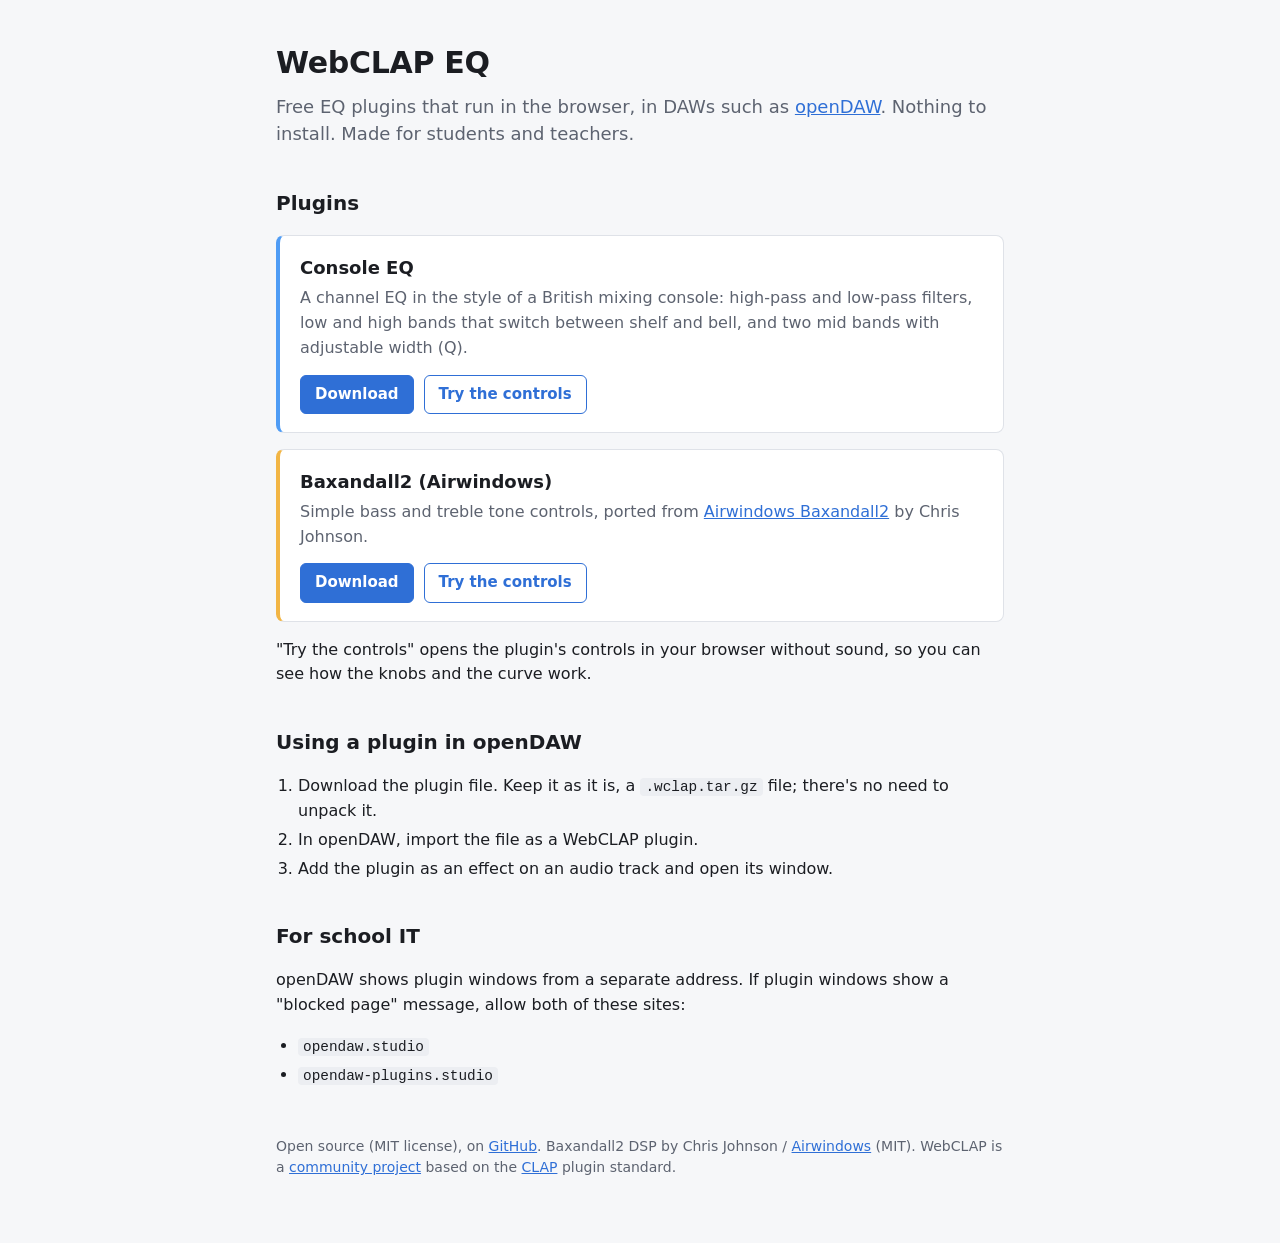
==== web/index.html @ 95e5e70c "automatic builds, pages site and releases" ====
<!DOCTYPE html>
<html lang="en">
<head>
<meta charset="utf-8">
<meta name="viewport" content="width=device-width, initial-scale=1">
<title>WebCLAP EQ</title>
<meta name="description" content="Free EQ plugins for browser DAWs such as openDAW, made for schools.">
<style>
	:root {
		--bg: #f6f7f9;
		--card: #ffffff;
		--edge: #dfe2e8;
		--text: #1b1d22;
		--muted: #5d6370;
		--accent: #2f6fd6;
		--accent-text: #ffffff;
		--code: #eceef2;
	}
	@media (prefers-color-scheme: dark) {
		:root {
			--bg: #1a1c21;
			--card: #22252c;
			--edge: #2e323b;
			--text: #e8eaef;
			--muted: #9aa0ac;
			--accent: #4f9cf5;
			--accent-text: #0e1116;
			--code: #2c3038;
		}
	}
	* {
		box-sizing: border-box;
	}
	body {
		margin: 0;
		background: var(--bg);
		color: var(--text);
		font: 16px/1.55 system-ui, -apple-system, "Segoe UI", Roboto, sans-serif;
	}
	main {
		max-width: 760px;
		margin: 0 auto;
		padding: 40px 16px 64px;
	}
	h1 {
		margin: 0 0 6px;
		font-size: 30px;
		letter-spacing: -0.01em;
	}
	h2 {
		margin: 40px 0 12px;
		font-size: 20px;
	}
	.lead {
		margin: 0;
		color: var(--muted);
		font-size: 18px;
	}
	.plugin {
		margin: 16px 0;
		padding: 18px 20px;
		background: var(--card);
		border: 1px solid var(--edge);
		border-left: 4px solid var(--stripe);
		border-radius: 8px;
	}
	.plugin h3 {
		margin: 0 0 4px;
		font-size: 18px;
	}
	.plugin p {
		margin: 0 0 14px;
		color: var(--muted);
	}
	.actions {
		display: flex;
		flex-wrap: wrap;
		gap: 10px;
	}
	.button {
		display: inline-block;
		padding: 7px 14px;
		border: 1px solid var(--accent);
		border-radius: 6px;
		color: var(--accent);
		font-weight: 600;
		font-size: 15px;
		text-decoration: none;
	}
	.button.primary {
		background: var(--accent);
		color: var(--accent-text);
	}
	ol, ul {
		padding-left: 22px;
	}
	li {
		margin: 4px 0;
	}
	code {
		padding: 1px 5px;
		background: var(--code);
		border-radius: 4px;
		font-size: 0.9em;
	}
	a {
		color: var(--accent);
	}
	footer {
		margin-top: 48px;
		color: var(--muted);
		font-size: 14px;
	}
</style>
</head>
<body>
<main>
	<h1>WebCLAP EQ</h1>
	<p class="lead">Free EQ plugins that run in the browser, in DAWs such as <a href="https://opendaw.studio">openDAW</a>. Nothing to install. Made for students and teachers.</p>

	<h2>Plugins</h2>

	<section class="plugin" style="--stripe: #4f9cf5">
		<h3>Console EQ</h3>
		<p>A channel EQ in the style of a British mixing console: high-pass and low-pass filters, low and high bands that switch between shelf and bell, and two mid bands with adjustable width (Q).</p>
		<div class="actions">
			<a class="button primary" href="download/webclap-eq-console.wclap.tar.gz" download>Download</a>
			<a class="button" href="demo/console/index.html">Try the controls</a>
		</div>
	</section>

	<section class="plugin" style="--stripe: #f2b544">
		<h3>Baxandall2 (Airwindows)</h3>
		<p>Simple bass and treble tone controls, ported from <a href="https://www.airwindows.com/baxandall2/">Airwindows Baxandall2</a> by Chris Johnson.</p>
		<div class="actions">
			<a class="button primary" href="download/webclap-eq-airwindows.wclap.tar.gz" download>Download</a>
			<a class="button" href="demo/airwindows/index.html">Try the controls</a>
		</div>
	</section>

	<p>"Try the controls" opens the plugin's controls in your browser without sound, so you can see how the knobs and the curve work.</p>

	<h2>Using a plugin in openDAW</h2>
	<ol>
		<li>Download the plugin file. Keep it as it is, a <code>.wclap.tar.gz</code> file; there's no need to unpack it.</li>
		<li>In openDAW, import the file as a WebCLAP plugin.</li>
		<li>Add the plugin as an effect on an audio track and open its window.</li>
	</ol>

	<h2>For school IT</h2>
	<p>openDAW shows plugin windows from a separate address. If plugin windows show a "blocked page" message, allow both of these sites:</p>
	<ul>
		<li><code>opendaw.studio</code></li>
		<li><code>opendaw-plugins.studio</code></li>
	</ul>

	<footer>
		Open source (MIT license), on <a href="https://github.com/matiasharju/webclap-eq">GitHub</a>.
		Baxandall2 DSP by Chris Johnson / <a href="https://www.airwindows.com">Airwindows</a> (MIT).
		WebCLAP is a <a href="https://github.com/WebCLAP">community project</a> based on the <a href="https://cleveraudio.org">CLAP</a> plugin standard.
	</footer>
</main>
</body>
</html>
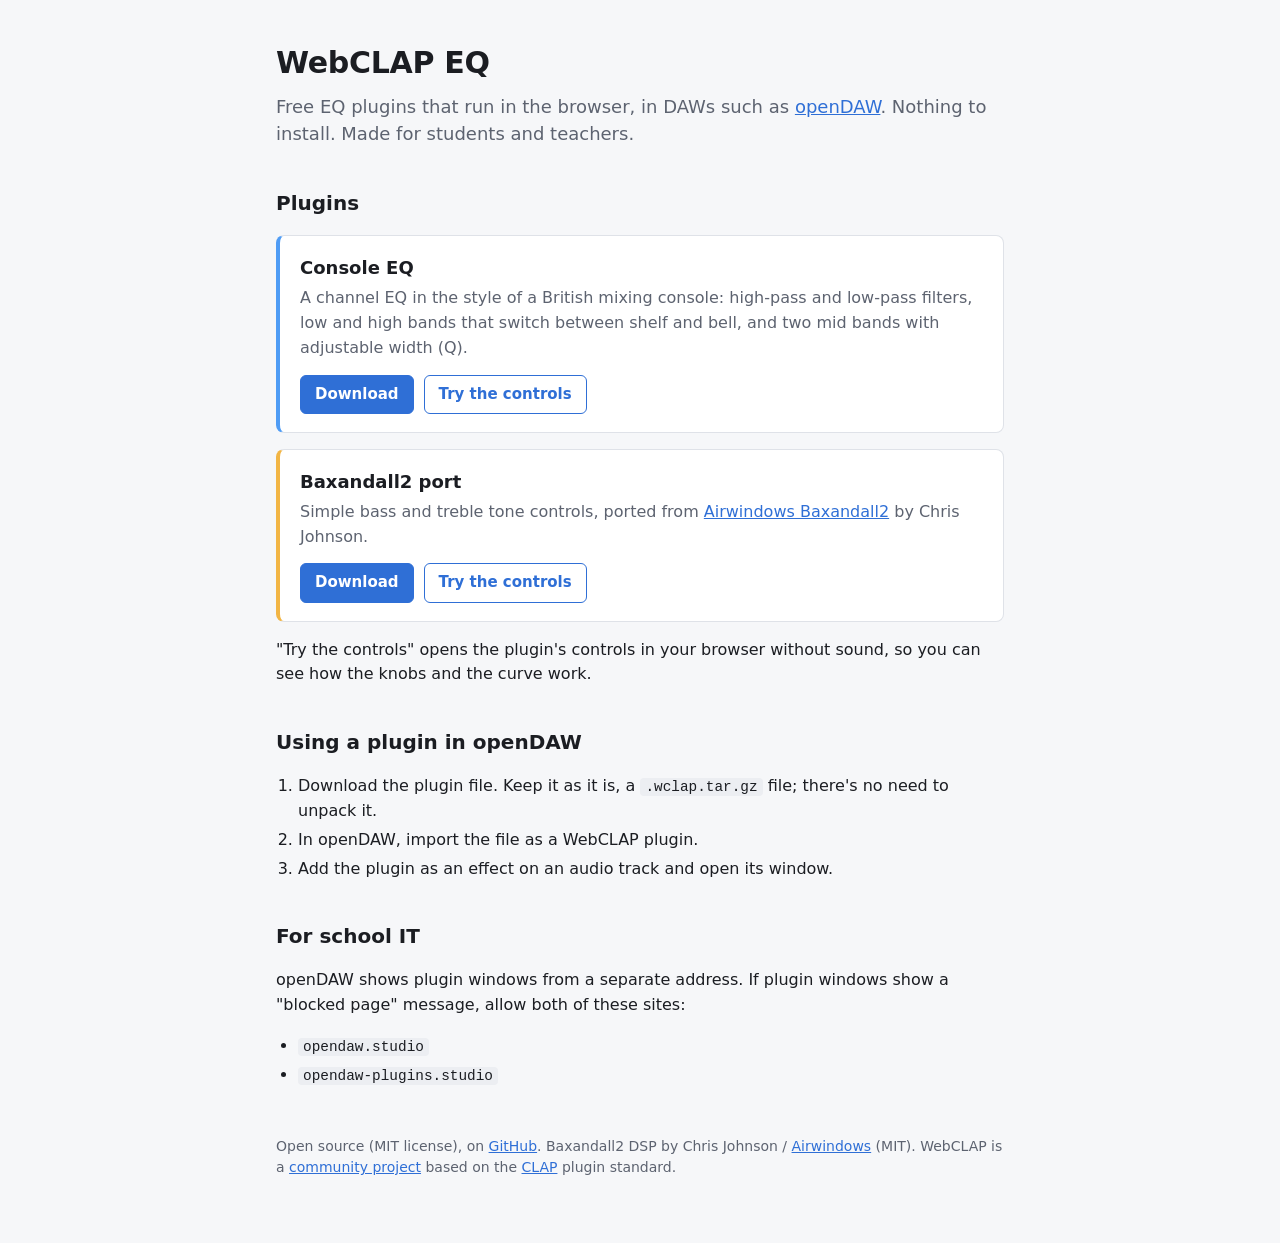
==== commit 3947d032: "rename to baxandall2 port" ====
--- a/web/index.html
+++ b/web/index.html
@@ -130,7 +130,7 @@
 	</section>
 
 	<section class="plugin" style="--stripe: #f2b544">
-		<h3>Baxandall2 (Airwindows)</h3>
+		<h3>Baxandall2 port</h3>
 		<p>Simple bass and treble tone controls, ported from <a href="https://www.airwindows.com/baxandall2/">Airwindows Baxandall2</a> by Chris Johnson.</p>
 		<div class="actions">
 			<a class="button primary" href="download/webclap-eq-airwindows.wclap.tar.gz" download>Download</a>
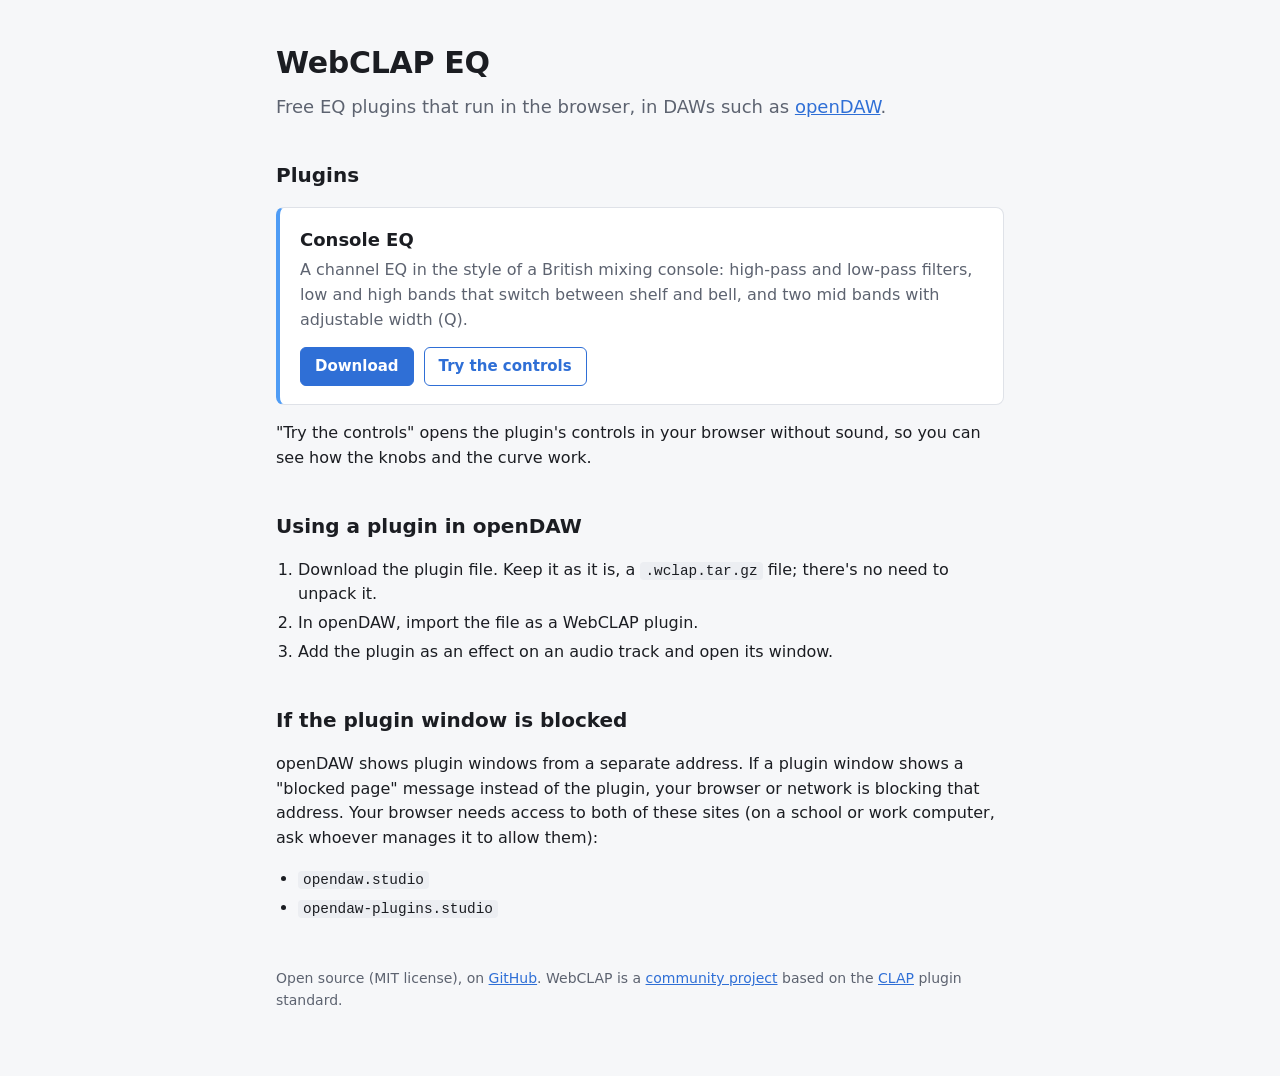
==== commit cba6e0a7: "site: console eq only, simpler texts" ====
--- a/web/index.html
+++ b/web/index.html
@@ -116,7 +116,7 @@
 <body>
 <main>
 	<h1>WebCLAP EQ</h1>
-	<p class="lead">Free EQ plugins that run in the browser, in DAWs such as <a href="https://opendaw.studio">openDAW</a>. Nothing to install. Made for students and teachers.</p>
+	<p class="lead">Free EQ plugins that run in the browser, in DAWs such as <a href="https://opendaw.studio">openDAW</a>.</p>
 
 	<h2>Plugins</h2>
 
@@ -129,15 +129,6 @@
 		</div>
 	</section>
 
-	<section class="plugin" style="--stripe: #f2b544">
-		<h3>Baxandall2 port</h3>
-		<p>Simple bass and treble tone controls, ported from <a href="https://www.airwindows.com/baxandall2/">Airwindows Baxandall2</a> by Chris Johnson.</p>
-		<div class="actions">
-			<a class="button primary" href="download/webclap-eq-airwindows.wclap.tar.gz" download>Download</a>
-			<a class="button" href="demo/airwindows/index.html">Try the controls</a>
-		</div>
-	</section>
-
 	<p>"Try the controls" opens the plugin's controls in your browser without sound, so you can see how the knobs and the curve work.</p>
 
 	<h2>Using a plugin in openDAW</h2>
@@ -147,8 +138,8 @@
 		<li>Add the plugin as an effect on an audio track and open its window.</li>
 	</ol>
 
-	<h2>For school IT</h2>
-	<p>openDAW shows plugin windows from a separate address. If plugin windows show a "blocked page" message, allow both of these sites:</p>
+	<h2>If the plugin window is blocked</h2>
+	<p>openDAW shows plugin windows from a separate address. If a plugin window shows a "blocked page" message instead of the plugin, your browser or network is blocking that address. Your browser needs access to both of these sites (on a school or work computer, ask whoever manages it to allow them):</p>
 	<ul>
 		<li><code>opendaw.studio</code></li>
 		<li><code>opendaw-plugins.studio</code></li>
@@ -156,7 +147,6 @@
 
 	<footer>
 		Open source (MIT license), on <a href="https://github.com/matiasharju/webclap-eq">GitHub</a>.
-		Baxandall2 DSP by Chris Johnson / <a href="https://www.airwindows.com">Airwindows</a> (MIT).
 		WebCLAP is a <a href="https://github.com/WebCLAP">community project</a> based on the <a href="https://cleveraudio.org">CLAP</a> plugin standard.
 	</footer>
 </main>
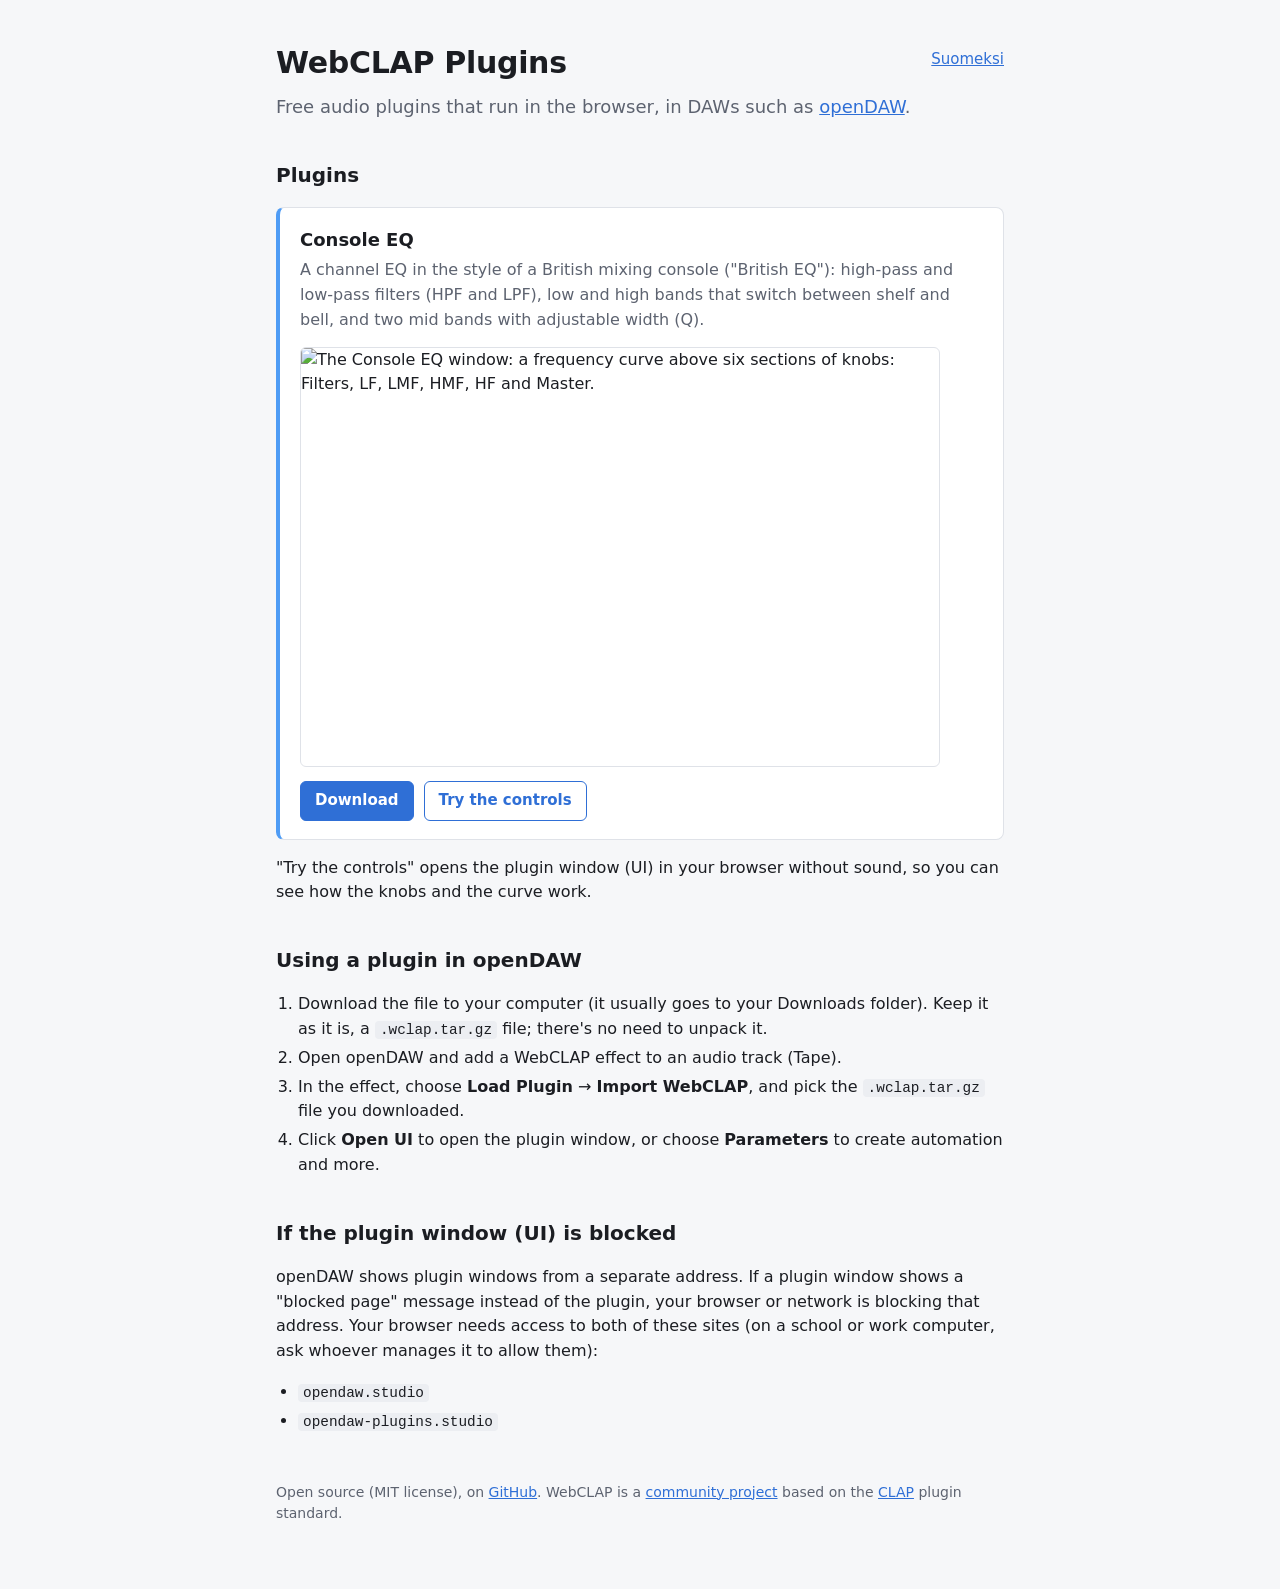
==== commit 0c006dcb: "rename to webclap-plugins, finnish site page, screenshot" ====
--- a/web/index.html
+++ b/web/index.html
@@ -3,142 +3,40 @@
 <head>
 <meta charset="utf-8">
 <meta name="viewport" content="width=device-width, initial-scale=1">
-<title>WebCLAP EQ</title>
-<meta name="description" content="Free EQ plugins for browser DAWs such as openDAW, made for schools.">
-<style>
-	:root {
-		--bg: #f6f7f9;
-		--card: #ffffff;
-		--edge: #dfe2e8;
-		--text: #1b1d22;
-		--muted: #5d6370;
-		--accent: #2f6fd6;
-		--accent-text: #ffffff;
-		--code: #eceef2;
-	}
-	@media (prefers-color-scheme: dark) {
-		:root {
-			--bg: #1a1c21;
-			--card: #22252c;
-			--edge: #2e323b;
-			--text: #e8eaef;
-			--muted: #9aa0ac;
-			--accent: #4f9cf5;
-			--accent-text: #0e1116;
-			--code: #2c3038;
-		}
-	}
-	* {
-		box-sizing: border-box;
-	}
-	body {
-		margin: 0;
-		background: var(--bg);
-		color: var(--text);
-		font: 16px/1.55 system-ui, -apple-system, "Segoe UI", Roboto, sans-serif;
-	}
-	main {
-		max-width: 760px;
-		margin: 0 auto;
-		padding: 40px 16px 64px;
-	}
-	h1 {
-		margin: 0 0 6px;
-		font-size: 30px;
-		letter-spacing: -0.01em;
-	}
-	h2 {
-		margin: 40px 0 12px;
-		font-size: 20px;
-	}
-	.lead {
-		margin: 0;
-		color: var(--muted);
-		font-size: 18px;
-	}
-	.plugin {
-		margin: 16px 0;
-		padding: 18px 20px;
-		background: var(--card);
-		border: 1px solid var(--edge);
-		border-left: 4px solid var(--stripe);
-		border-radius: 8px;
-	}
-	.plugin h3 {
-		margin: 0 0 4px;
-		font-size: 18px;
-	}
-	.plugin p {
-		margin: 0 0 14px;
-		color: var(--muted);
-	}
-	.actions {
-		display: flex;
-		flex-wrap: wrap;
-		gap: 10px;
-	}
-	.button {
-		display: inline-block;
-		padding: 7px 14px;
-		border: 1px solid var(--accent);
-		border-radius: 6px;
-		color: var(--accent);
-		font-weight: 600;
-		font-size: 15px;
-		text-decoration: none;
-	}
-	.button.primary {
-		background: var(--accent);
-		color: var(--accent-text);
-	}
-	ol, ul {
-		padding-left: 22px;
-	}
-	li {
-		margin: 4px 0;
-	}
-	code {
-		padding: 1px 5px;
-		background: var(--code);
-		border-radius: 4px;
-		font-size: 0.9em;
-	}
-	a {
-		color: var(--accent);
-	}
-	footer {
-		margin-top: 48px;
-		color: var(--muted);
-		font-size: 14px;
-	}
-</style>
+<title>WebCLAP Plugins</title>
+<meta name="description" content="Free audio plugins that run in the browser, in DAWs such as openDAW.">
+<link rel="alternate" hreflang="fi" href="fi/">
+<link rel="stylesheet" href="style.css">
 </head>
 <body>
 <main>
-	<h1>WebCLAP EQ</h1>
-	<p class="lead">Free EQ plugins that run in the browser, in DAWs such as <a href="https://opendaw.studio">openDAW</a>.</p>
+	<a class="lang" href="fi/" hreflang="fi" lang="fi">Suomeksi</a>
+	<h1>WebCLAP Plugins</h1>
+	<p class="lead">Free audio plugins that run in the browser, in DAWs such as <a href="https://opendaw.studio">openDAW</a>.</p>
 
 	<h2>Plugins</h2>
 
 	<section class="plugin" style="--stripe: #4f9cf5">
 		<h3>Console EQ</h3>
-		<p>A channel EQ in the style of a British mixing console: high-pass and low-pass filters, low and high bands that switch between shelf and bell, and two mid bands with adjustable width (Q).</p>
+		<p>A channel EQ in the style of a British mixing console ("British EQ"): high-pass and low-pass filters (HPF and LPF), low and high bands that switch between shelf and bell, and two mid bands with adjustable width (Q).</p>
+		<img class="screenshot" src="console-eq.png" width="640" height="420" alt="The Console EQ window: a frequency curve above six sections of knobs: Filters, LF, LMF, HMF, HF and Master.">
 		<div class="actions">
-			<a class="button primary" href="download/webclap-eq-console.wclap.tar.gz" download>Download</a>
-			<a class="button" href="demo/console/index.html">Try the controls</a>
+			<a class="button primary" href="download/console-eq.wclap.tar.gz" download>Download</a>
+			<a class="button" href="demo/console-eq/index.html">Try the controls</a>
 		</div>
 	</section>
 
-	<p>"Try the controls" opens the plugin's controls in your browser without sound, so you can see how the knobs and the curve work.</p>
+	<p>"Try the controls" opens the plugin window (UI) in your browser without sound, so you can see how the knobs and the curve work.</p>
 
 	<h2>Using a plugin in openDAW</h2>
 	<ol>
-		<li>Download the plugin file. Keep it as it is, a <code>.wclap.tar.gz</code> file; there's no need to unpack it.</li>
-		<li>In openDAW, import the file as a WebCLAP plugin.</li>
-		<li>Add the plugin as an effect on an audio track and open its window.</li>
+		<li>Download the file to your computer (it usually goes to your Downloads folder). Keep it as it is, a <code>.wclap.tar.gz</code> file; there's no need to unpack it.</li>
+		<li>Open openDAW and add a WebCLAP effect to an audio track (Tape).</li>
+		<li>In the effect, choose <b>Load Plugin</b> → <b>Import WebCLAP</b>, and pick the <code>.wclap.tar.gz</code> file you downloaded.</li>
+		<li>Click <b>Open UI</b> to open the plugin window, or choose <b>Parameters</b> to create automation and more.</li>
 	</ol>
 
-	<h2>If the plugin window is blocked</h2>
+	<h2>If the plugin window (UI) is blocked</h2>
 	<p>openDAW shows plugin windows from a separate address. If a plugin window shows a "blocked page" message instead of the plugin, your browser or network is blocking that address. Your browser needs access to both of these sites (on a school or work computer, ask whoever manages it to allow them):</p>
 	<ul>
 		<li><code>opendaw.studio</code></li>
@@ -146,7 +44,7 @@
 	</ul>
 
 	<footer>
-		Open source (MIT license), on <a href="https://github.com/matiasharju/webclap-eq">GitHub</a>.
+		Open source (MIT license), on <a href="https://github.com/matiasharju/webclap-plugins">GitHub</a>.
 		WebCLAP is a <a href="https://github.com/WebCLAP">community project</a> based on the <a href="https://cleveraudio.org">CLAP</a> plugin standard.
 	</footer>
 </main>
--- a/web/style.css
+++ b/web/style.css
@@ -0,0 +1,119 @@
+:root {
+	--bg: #f6f7f9;
+	--card: #ffffff;
+	--edge: #dfe2e8;
+	--text: #1b1d22;
+	--muted: #5d6370;
+	--accent: #2f6fd6;
+	--accent-text: #ffffff;
+	--code: #eceef2;
+}
+@media (prefers-color-scheme: dark) {
+	:root {
+		--bg: #1a1c21;
+		--card: #22252c;
+		--edge: #2e323b;
+		--text: #e8eaef;
+		--muted: #9aa0ac;
+		--accent: #4f9cf5;
+		--accent-text: #0e1116;
+		--code: #2c3038;
+	}
+}
+* {
+	box-sizing: border-box;
+}
+body {
+	margin: 0;
+	background: var(--bg);
+	color: var(--text);
+	font: 16px/1.55 system-ui, -apple-system, "Segoe UI", Roboto, sans-serif;
+}
+main {
+	max-width: 760px;
+	margin: 0 auto;
+	padding: 40px 16px 64px;
+}
+h1 {
+	margin: 0 0 6px;
+	font-size: 30px;
+	letter-spacing: -0.01em;
+}
+h2 {
+	margin: 40px 0 12px;
+	font-size: 20px;
+}
+.lead {
+	margin: 0;
+	color: var(--muted);
+	font-size: 18px;
+}
+.plugin {
+	margin: 16px 0;
+	padding: 18px 20px;
+	background: var(--card);
+	border: 1px solid var(--edge);
+	border-left: 4px solid var(--stripe);
+	border-radius: 8px;
+}
+.plugin h3 {
+	margin: 0 0 4px;
+	font-size: 18px;
+}
+.plugin p {
+	margin: 0 0 14px;
+	color: var(--muted);
+}
+.actions {
+	display: flex;
+	flex-wrap: wrap;
+	gap: 10px;
+}
+.button {
+	display: inline-block;
+	padding: 7px 14px;
+	border: 1px solid var(--accent);
+	border-radius: 6px;
+	color: var(--accent);
+	font-weight: 600;
+	font-size: 15px;
+	text-decoration: none;
+}
+.button.primary {
+	background: var(--accent);
+	color: var(--accent-text);
+}
+ol, ul {
+	padding-left: 22px;
+}
+li {
+	margin: 4px 0;
+}
+code {
+	padding: 1px 5px;
+	background: var(--code);
+	border-radius: 4px;
+	font-size: 0.9em;
+}
+a {
+	color: var(--accent);
+}
+footer {
+	margin-top: 48px;
+	color: var(--muted);
+	font-size: 14px;
+}
+.lang {
+	float: right;
+	margin-top: 8px;
+	font-size: 15px;
+}
+.screenshot {
+	display: block;
+	width: 100%;
+	max-width: 640px;
+	height: auto;
+	margin: 0 0 14px;
+	border-radius: 6px;
+	border: 1px solid var(--edge);
+}
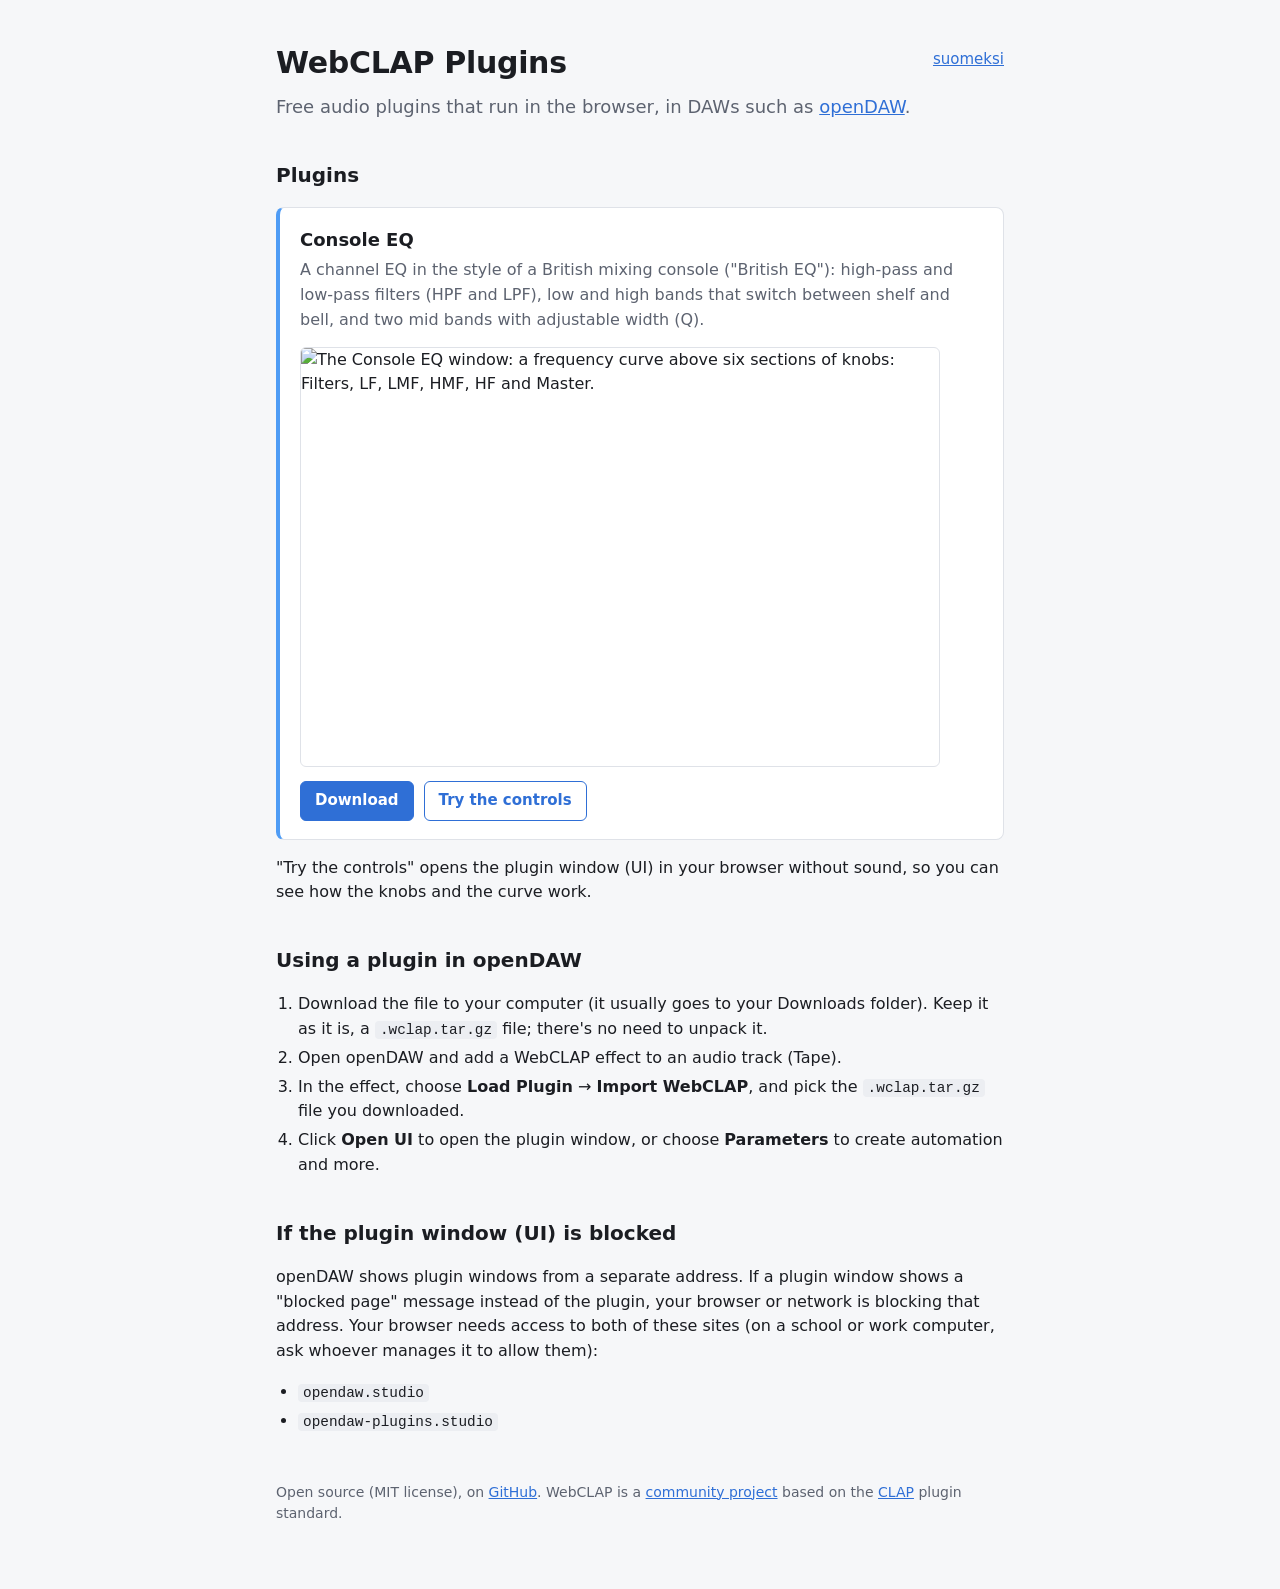
==== commit 5bb8ddd7: "lowercase suomeksi" ====
--- a/web/index.html
+++ b/web/index.html
@@ -10,7 +10,7 @@
 </head>
 <body>
 <main>
-	<a class="lang" href="fi/" hreflang="fi" lang="fi">Suomeksi</a>
+	<a class="lang" href="fi/" hreflang="fi" lang="fi">suomeksi</a>
 	<h1>WebCLAP Plugins</h1>
 	<p class="lead">Free audio plugins that run in the browser, in DAWs such as <a href="https://opendaw.studio">openDAW</a>.</p>
 
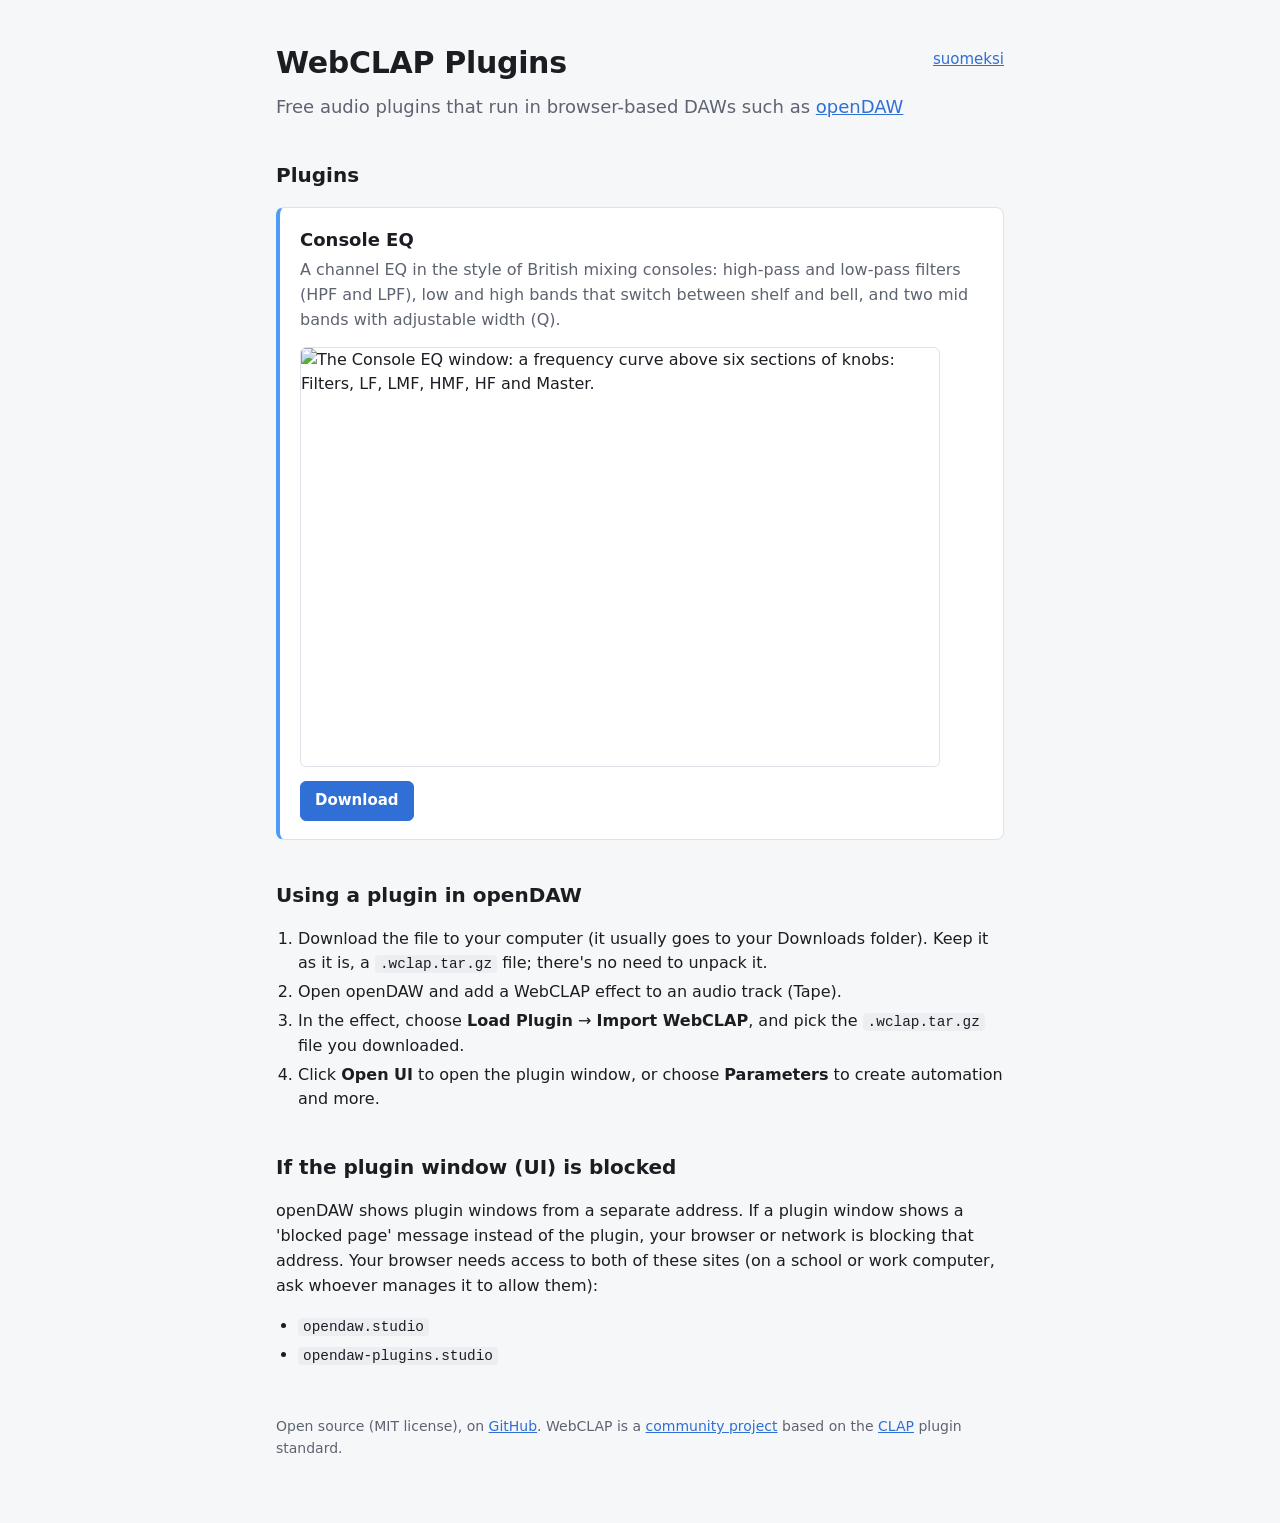
==== commit 3c4f4fd7: "update download page texts, remove try buttons" ====
--- a/web/index.html
+++ b/web/index.html
@@ -4,7 +4,7 @@
 <meta charset="utf-8">
 <meta name="viewport" content="width=device-width, initial-scale=1">
 <title>WebCLAP Plugins</title>
-<meta name="description" content="Free audio plugins that run in the browser, in DAWs such as openDAW.">
+<meta name="description" content="Free audio plugins that run in browser-based DAWs such as openDAW">
 <link rel="alternate" hreflang="fi" href="fi/">
 <link rel="stylesheet" href="style.css">
 </head>
@@ -12,21 +12,18 @@
 <main>
 	<a class="lang" href="fi/" hreflang="fi" lang="fi">suomeksi</a>
 	<h1>WebCLAP Plugins</h1>
-	<p class="lead">Free audio plugins that run in the browser, in DAWs such as <a href="https://opendaw.studio">openDAW</a>.</p>
+	<p class="lead">Free audio plugins that run in browser-based DAWs such as <a href="https://opendaw.studio">openDAW</a></p>
 
 	<h2>Plugins</h2>
 
 	<section class="plugin" style="--stripe: #4f9cf5">
 		<h3>Console EQ</h3>
-		<p>A channel EQ in the style of a British mixing console ("British EQ"): high-pass and low-pass filters (HPF and LPF), low and high bands that switch between shelf and bell, and two mid bands with adjustable width (Q).</p>
+		<p>A channel EQ in the style of British mixing consoles: high-pass and low-pass filters (HPF and LPF), low and high bands that switch between shelf and bell, and two mid bands with adjustable width (Q).</p>
 		<img class="screenshot" src="console-eq.png" width="640" height="420" alt="The Console EQ window: a frequency curve above six sections of knobs: Filters, LF, LMF, HMF, HF and Master.">
 		<div class="actions">
 			<a class="button primary" href="download/console-eq.wclap.tar.gz" download>Download</a>
-			<a class="button" href="demo/console-eq/index.html">Try the controls</a>
 		</div>
 	</section>
-
-	<p>"Try the controls" opens the plugin window (UI) in your browser without sound, so you can see how the knobs and the curve work.</p>
 
 	<h2>Using a plugin in openDAW</h2>
 	<ol>
@@ -37,7 +34,7 @@
 	</ol>
 
 	<h2>If the plugin window (UI) is blocked</h2>
-	<p>openDAW shows plugin windows from a separate address. If a plugin window shows a "blocked page" message instead of the plugin, your browser or network is blocking that address. Your browser needs access to both of these sites (on a school or work computer, ask whoever manages it to allow them):</p>
+	<p>openDAW shows plugin windows from a separate address. If a plugin window shows a 'blocked page' message instead of the plugin, your browser or network is blocking that address. Your browser needs access to both of these sites (on a school or work computer, ask whoever manages it to allow them):</p>
 	<ul>
 		<li><code>opendaw.studio</code></li>
 		<li><code>opendaw-plugins.studio</code></li>
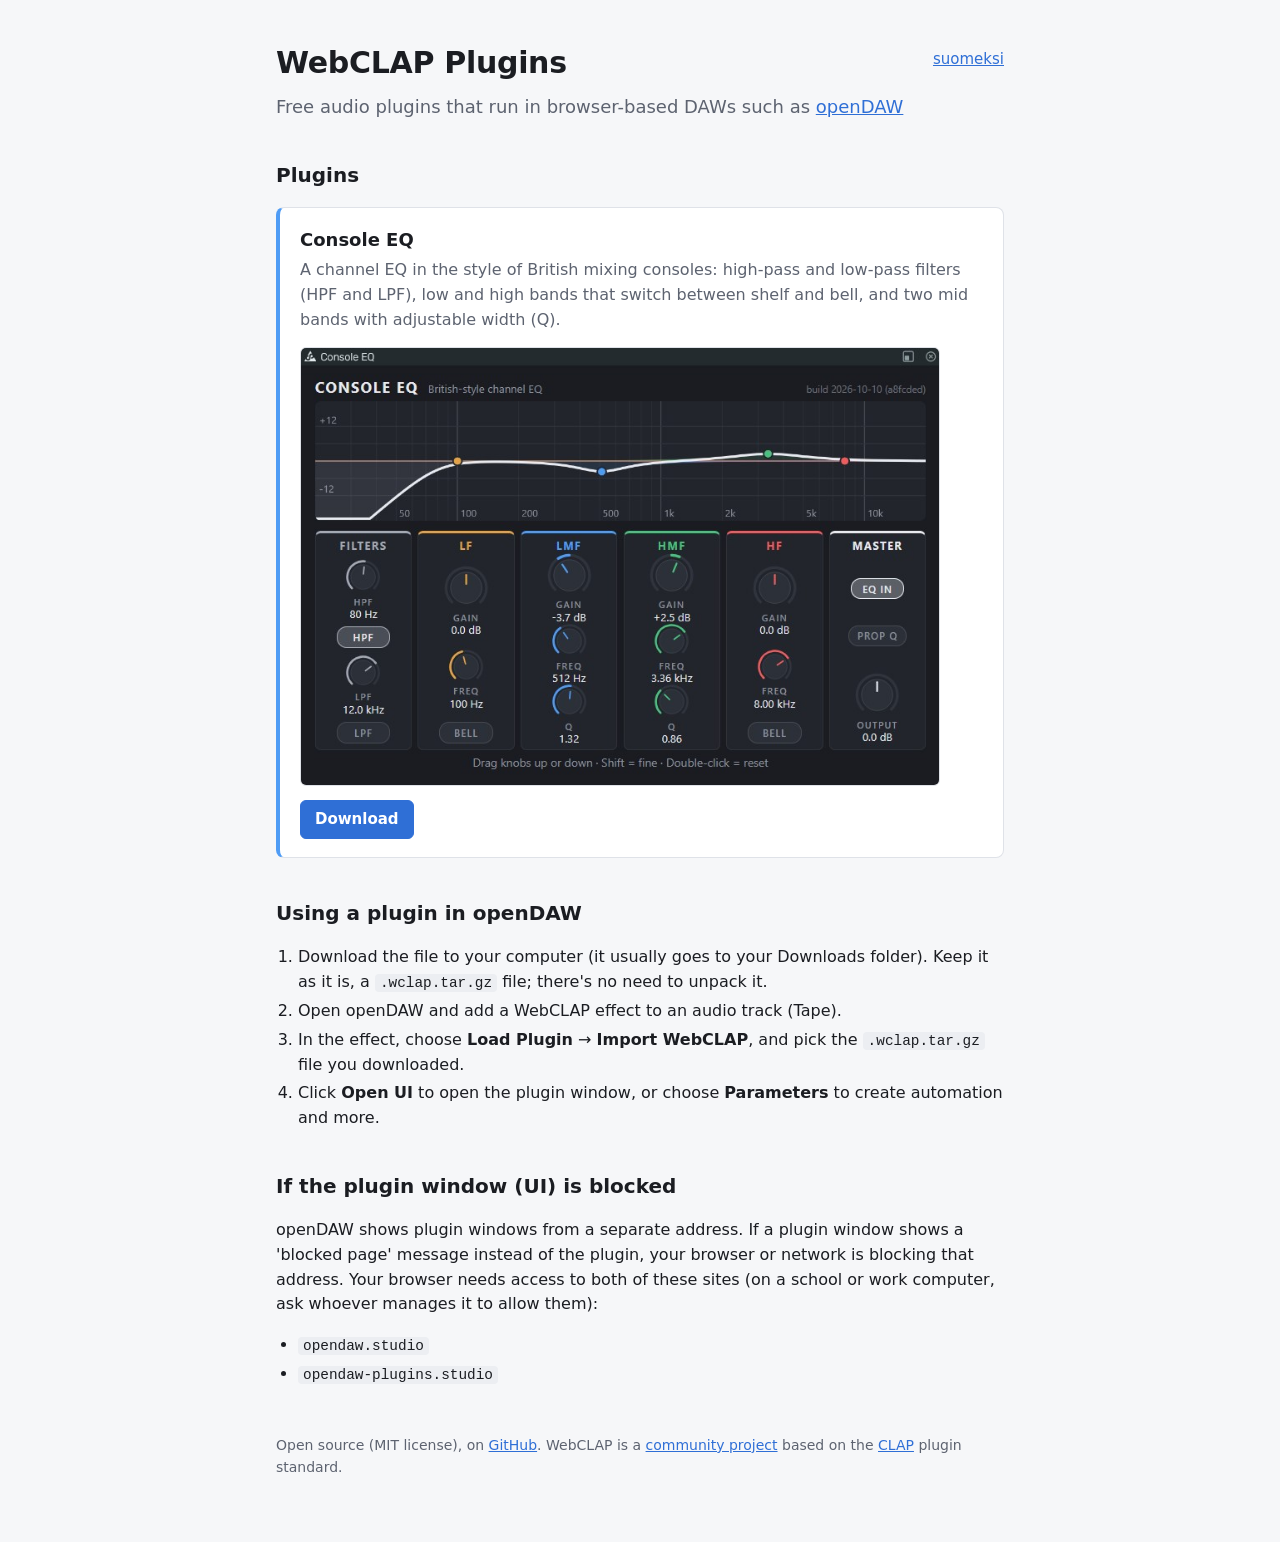
==== commit 4ccecb41: "add console-eq screenshots" ====
--- a/web/index.html
+++ b/web/index.html
@@ -19,7 +19,7 @@
 	<section class="plugin" style="--stripe: #4f9cf5">
 		<h3>Console EQ</h3>
 		<p>A channel EQ in the style of British mixing consoles: high-pass and low-pass filters (HPF and LPF), low and high bands that switch between shelf and bell, and two mid bands with adjustable width (Q).</p>
-		<img class="screenshot" src="console-eq.png" width="640" height="420" alt="The Console EQ window: a frequency curve above six sections of knobs: Filters, LF, LMF, HMF, HF and Master.">
+		<img class="screenshot" src="console-eq-ui.jpg" width="640" height="420" alt="The Console EQ window: a frequency curve above six sections of knobs: Filters, LF, LMF, HMF, HF and Master.">
 		<div class="actions">
 			<a class="button primary" href="download/console-eq.wclap.tar.gz" download>Download</a>
 		</div>
